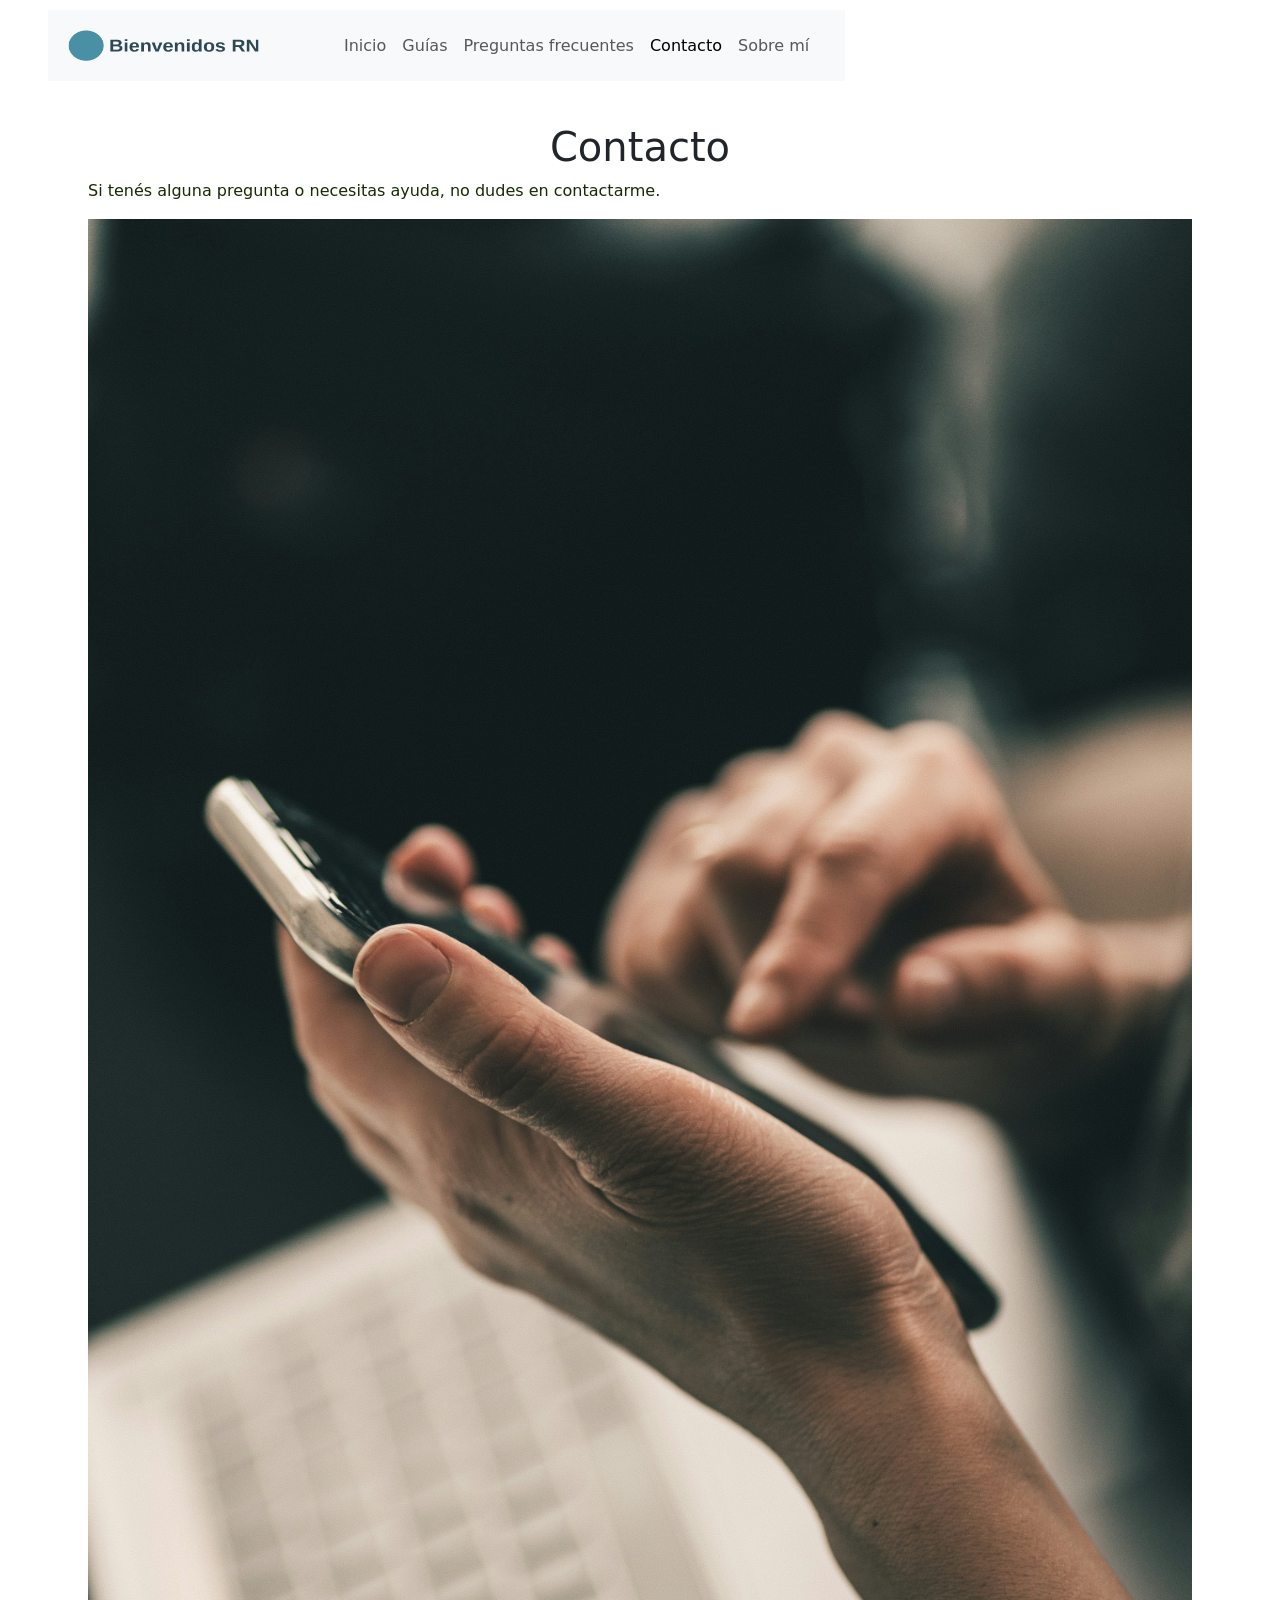
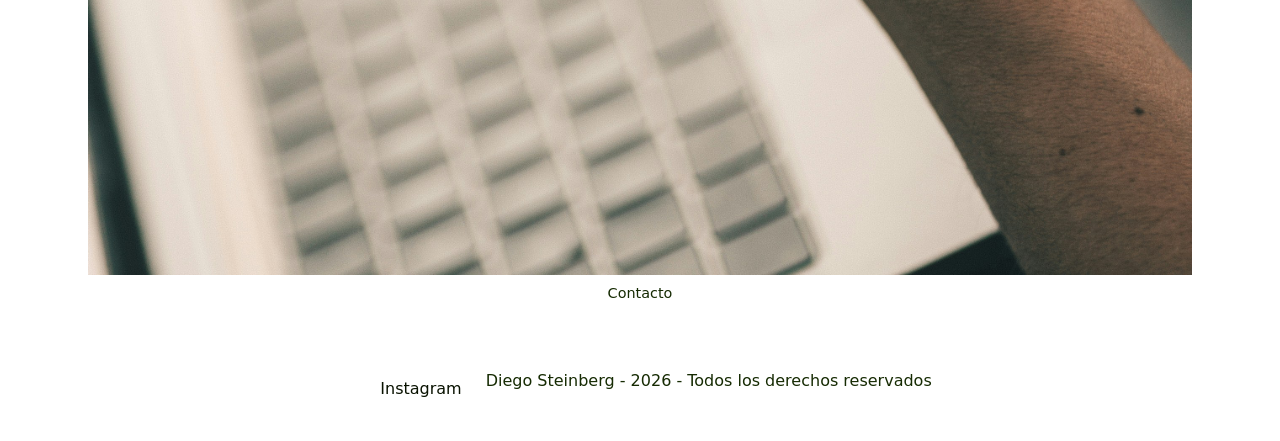
==== pages/contacto.html @ 5fa0de88 "fix active en navbar" ====
<!DOCTYPE html>
<html lang="es">

<head>
    <meta charset="UTF-8">
    <meta name="viewport" content="width=device-width, initial-scale=1.0">
    <!-- css -->
    <link rel="stylesheet" href="../styles/style.css">
    <title>Contacto</title>
    <!-- Bootstrap CSS -->
    <link href="https://cdn.jsdelivr.net/npm/bootstrap@5.3.8/dist/css/bootstrap.min.css" rel="stylesheet"
        integrity="sha384-sRIl4kxILFvY47J16cr9ZwB07vP4J8+LH7qKQnuqkuIAvNWLzeN8tE5YBujZqJLB" crossorigin="anonymous">
</head>

<body>
    <header>
        <nav class="navbar navbar-expand-lg bg-light">
            <div class="container-fluid">
                <a class="navbar-brand" href="./contacto.html">
                    <img src="../assets/logo.png" alt="Bienvenidos RN" class="logo" style="max-height: 45px;">
                </a>

                <!-- Botón hamburguesa (móviles y tablets) -->
                <button class="navbar-toggler" type="button" data-bs-toggle="offcanvas" data-bs-target="#menuPrincipal"
                    aria-controls="menuPrincipal" aria-label="Abrir menú de navegación">
                    <span class="navbar-toggler-icon"></span>
                </button>

                <!-- Menú lateral deslizable -->
                <div class="offcanvas offcanvas-end" tabindex="-1" id="menuPrincipal"
                    aria-labelledby="menuPrincipalLabel">
                    <div class="offcanvas-header">
                        <h5 class="offcanvas-title" id="menuPrincipalLabel">Bienvenidos RN</h5>
                        <button type="button" class="btn-close" data-bs-dismiss="offcanvas"
                            aria-label="Cerrar"></button>
                    </div>
                    <div class="offcanvas-body">
                        <ul class="navbar-nav justify-content-end flex-grow-1 pe-3">
                            <li class="nav-item">
                                <a class="nav-link" href="../index.html">Inicio</a>
                            </li>
                            <li class="nav-item">
                                <a class="nav-link " aria-current="page" href="guias.html">Guías</a>
                            </li>

                            <li class="nav-item">
                                <a class="nav-link" href="preguntas-frecuentes.html">Preguntas frecuentes</a>
                            </li>
                            <li class="nav-item">
                                <a class="nav-link active" aria-current="page" href="contacto.html">Contacto</a>
                            </li>

                            <a class="nav-link" href="sobre-mi.html">Sobre mí</a>
                            </li>
                        </ul>
                    </div>
                </div>
            </div>
        </nav>
    </header>

    <main>
        <section>
            <h1>Contacto</h1>
            <p>Si tenés alguna pregunta o necesitas ayuda, no dudes en contactarme.</p>

            <figure>
                <img src="../assets/contacto.jpg" alt="figura de contacto">
                <figcaption>Contacto</figcaption>
            </figure>
        </section>
    </main>

    <footer>
        <ul class="footer-ul">
            <li><a href="https://www.instagram.com/diegosteinberg/">Instagram</a></li>
            <li>
                <p>Diego Steinberg - 2026 - Todos los derechos reservados</p>
            </li>
        </ul>
    </footer>
    <!-- Bootstrap JS -->
    <script src="https://cdn.jsdelivr.net/npm/bootstrap@5.3.8/dist/js/bootstrap.bundle.min.js"
        integrity="sha384-FKyoEForCGlyvwx9Hj09JcYn3nv7wiPVlz7YYwJrWVcXK/BmnVDxM+D2scQbITxI"
        crossorigin="anonymous"></script>
</body>

</html>
---- styles/style.css ----
/* fuentes de google fonts (el @import debe ir primero) */
@import url('https://fonts.googleapis.com/css2?family=Playpen+Sans:wght@100..800&display=swap');

/* ========== BASE (mobile-first) ========== */
* {
    margin: 0;
    padding: 0;
    box-sizing: border-box;
}

body {
    font-family: "Playpen Sans", cursive;
    background-color: #e4d8ae;
    display: flex;
    flex-direction: column;
    min-height: 100vh;
}

img {
    max-width: 100%;
    height: auto;
    display: block;
}

/* header y nav: apilados en mobile */
header {
    display: flex;
    flex-direction: column;
    align-items: center;
    gap: 10px;
    padding: 10px;
}

.logo {
    width: 60%;
    max-width: 260px;
    height: auto;
}

.nav-ul {
    display: flex;
    flex-wrap: wrap;
    justify-content: center;
    align-items: center;
    list-style: none;
    gap: 8px 16px;
    padding: 10px;
}

.nav-ul li {
    list-style: none;
}

.nav-ul li a {
    text-decoration: none;
    color: #091201;
    font-size: 1rem;
    font-weight: 400;
    padding: 8px 0;
    display: inline-block;
}

.nav-ul li a:hover {
    color: #0a7786;
}

/* main: secciones apiladas al 100% del ancho */
main {
    flex: 1;
    display: flex;
    flex-direction: column;
    gap: 20px;
    padding: 16px;
    width: 100%;
}

main>section {
    width: 100%;
}

article {
    margin: 0;
}

figure {
    display: flex;
    flex-direction: column;
    gap: 8px;
}

figcaption {
    color: #162b03;
    font-size: 0.9rem;
    text-align: center;
}

/* tipografía */
h1 {
    color: #0a7786;
    font-size: 2rem;
    text-align: center;
    font-weight: 700;
}

h2 {
    color: #2d701f;
    font-size: 1.5rem;
    text-align: left;
    font-weight: 500;
}

p {
    color: #162b03;
    font-size: 1rem;
    text-align: left;
    font-weight: 400;
    line-height: 1.5;
}

main ul {
    padding-left: 20px;
    display: flex;
    flex-direction: column;
    gap: 6px;
}

/* footer */
footer {
    padding: 16px;
}

.footer-ul {
    list-style: none;
    display: flex;
    flex-direction: column;
    align-items: center;
    gap: 8px;
    text-align: center;
}

.footer-ul li a {
    text-decoration: none;
    color: #091201;
    font-size: 1rem;
    font-weight: 400;
}

/* ========== INDEX: grid con areas (mobile = una columna) ========== */
.home-grid {
    display: grid;
    grid-template-columns: 1fr;
    grid-template-areas:
        "hero"
        "sobre"
        "guias"
        "foto";
    gap: 20px;
}

.home-foto {
    grid-area: foto;
}

/* ========== GUIAS: grid con areas (mobile = una columna) ========== */
.guias-grid {
    display: grid;
    grid-template-columns: 1fr;
    grid-template-areas:
        "intro"
        "g1"
        "g2"
        "g3"
        "g4"
        "g5"
        "foto";
    gap: 20px;
}

.guias-intro {
    grid-area: intro;
    display: flex;
    flex-direction: column;
    gap: 10px;
}

.guias-foto {
    grid-area: foto;
}

.guias-grid article {
    display: flex;
    flex-direction: column;
    gap: 8px;
    background-color: rgba(255, 255, 255, 0.35);
    padding: 16px;
    border-radius: 12px;
}

/* ======== TABLET ========== */
@media (min-width: 768px) {
    header {
        flex-direction: row;
        justify-content: space-between;
        padding: 10px 24px;
    }

    .logo {
        width: 220px;
    }

    main {
        padding: 24px;
    }

    h1 {
        font-size: 2.5rem;
    }

    h2 {
        font-size: 2rem;
    }

    .home-grid {
        grid-template-columns: 1fr 1fr;
        grid-template-areas:
            "hero  hero"
            "sobre guias"
            "foto  foto";
    }

    .home-foto img {
        margin: 0 auto;
        max-width: 70%;
    }

    .guias-grid {
        grid-template-columns: 1fr 1fr;

    }

    .footer-ul {
        flex-direction: row;
        justify-content: center;
        gap: 24px;
    }
}

/* ======== DESKTOP ========== */
@media (min-width: 1024px) {
    header {
        padding: 10px 48px;
    }

    .logo {
        width: 300px;
    }

    main {
        max-width: 1200px;
        margin: 0 auto;
        padding: 32px 48px;
        gap: 32px;
    }

    h1 {
        font-size: 3.5rem;
    }

    h2 {
        font-size: 2.5rem;
    }

    .home-grid {
        grid-template-columns: 2fr 1fr 1fr;
        grid-template-areas:
            "hero  hero  foto"
            "sobre guias foto";
        gap: 32px;
        align-items: start;
    }

    .home-foto img {
        max-width: 100%;
    }

    .guias-grid {
        grid-template-columns: repeat(3, 1fr);

        gap: 24px;
    }

    .guias-foto {
        align-self: center;
    }
}
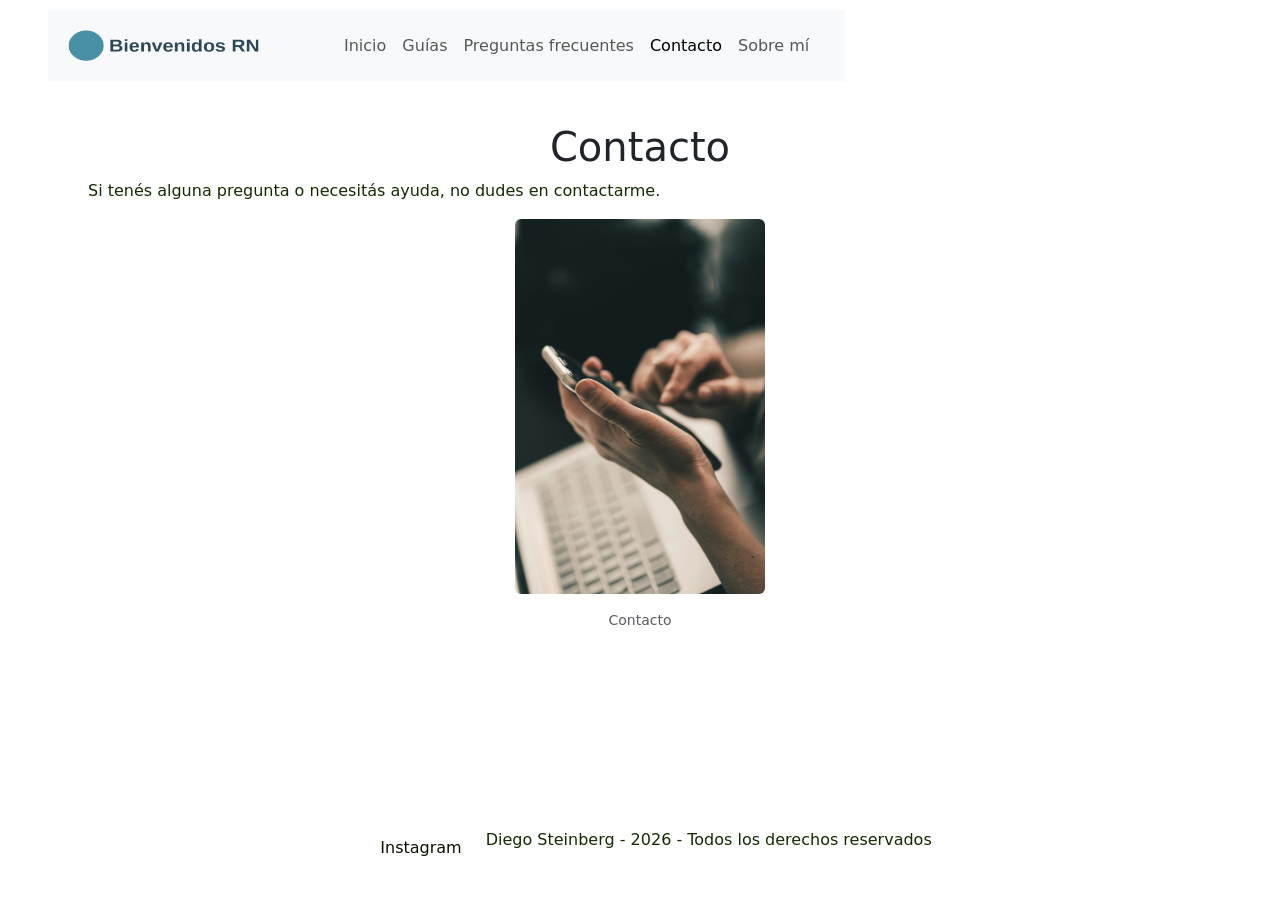
==== commit 3bfa6f5c: "fix imagenes" ====
--- a/pages/contacto.html
+++ b/pages/contacto.html
@@ -62,11 +62,11 @@
     <main>
         <section>
             <h1>Contacto</h1>
-            <p>Si tenés alguna pregunta o necesitas ayuda, no dudes en contactarme.</p>
+            <p>Si tenés alguna pregunta o necesitás ayuda, no dudes en contactarme.</p>
 
-            <figure>
-                <img src="../assets/contacto.jpg" alt="figura de contacto">
-                <figcaption>Contacto</figcaption>
+            <figure class="text-center mx-auto foto-chica" style="max-width: 250px;">
+                <img src="../assets/contacto.jpg" class="img-fluid rounded" alt="Una persona usa un teléfono inteligente, con un teclado de computadora en primer plano, en un espacio de trabajo con fondo oscuro. No se ve texto; la escena transmite concentración.">
+                <figcaption class="figure-caption mt-2">Contacto</figcaption>
             </figure>
         </section>
     </main>
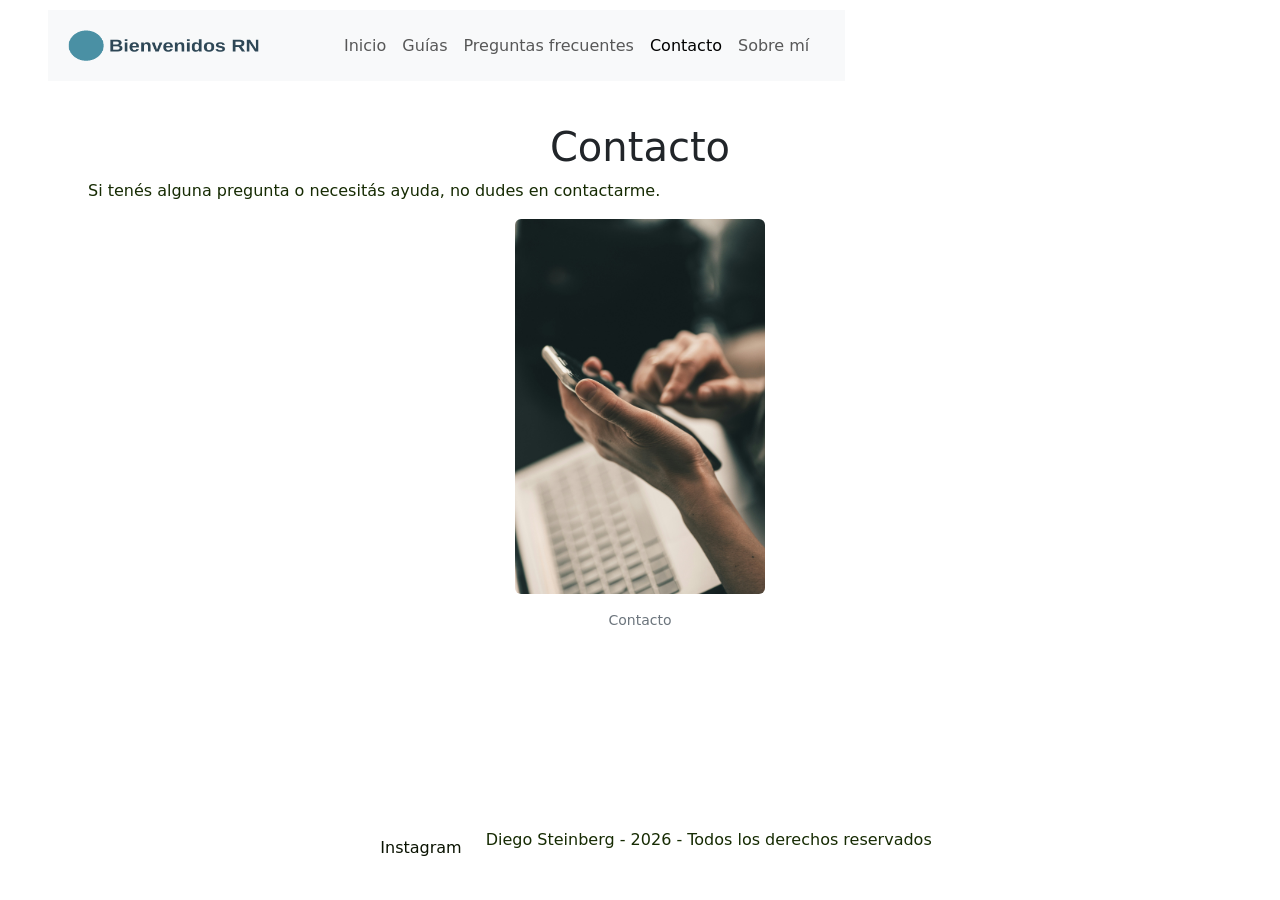
==== commit 3cb37b3a: "fix estilos contacto" ====
--- a/pages/contacto.html
+++ b/pages/contacto.html
@@ -14,10 +14,10 @@
 
 <body>
     <header>
-        <nav class="navbar navbar-expand-lg bg-light">
+        <nav class="navbar navbar-expand-lg navbar-fondo">
             <div class="container-fluid">
                 <a class="navbar-brand" href="./contacto.html">
-                    <img src="../assets/logo.png" alt="Bienvenidos RN" class="logo" style="max-height: 45px;">
+                    <img src="../assets/logo.png" alt="Bienvenidos RN" class="logo">
                 </a>
 
                 <!-- Botón hamburguesa (móviles y tablets) -->
@@ -35,7 +35,7 @@
                             aria-label="Cerrar"></button>
                     </div>
                     <div class="offcanvas-body">
-                        <ul class="navbar-nav justify-content-end flex-grow-1 pe-3">
+                        <ul class="navbar-nav menu-lista">
                             <li class="nav-item">
                                 <a class="nav-link" href="../index.html">Inicio</a>
                             </li>
@@ -50,7 +50,8 @@
                                 <a class="nav-link active" aria-current="page" href="contacto.html">Contacto</a>
                             </li>
 
-                            <a class="nav-link" href="sobre-mi.html">Sobre mí</a>
+                            <li class="nav-item">
+                                <a class="nav-link" href="sobre-mi.html">Sobre mí</a>
                             </li>
                         </ul>
                     </div>
@@ -64,9 +65,9 @@
             <h1>Contacto</h1>
             <p>Si tenés alguna pregunta o necesitás ayuda, no dudes en contactarme.</p>
 
-            <figure class="text-center mx-auto foto-chica" style="max-width: 250px;">
-                <img src="../assets/contacto.jpg" class="img-fluid rounded" alt="Una persona usa un teléfono inteligente, con un teclado de computadora en primer plano, en un espacio de trabajo con fondo oscuro. No se ve texto; la escena transmite concentración.">
-                <figcaption class="figure-caption mt-2">Contacto</figcaption>
+            <figure class="figura-faq">
+                <img src="../assets/contacto.jpg" alt="Una persona usa un teléfono inteligente, ...">
+                <figcaption>Contacto</figcaption>
             </figure>
         </section>
     </main>
--- a/styles/style.css
+++ b/styles/style.css
@@ -1,295 +1,316 @@
+@charset "UTF-8";
 /* fuentes de google fonts (el @import debe ir primero) */
-@import url('https://fonts.googleapis.com/css2?family=Playpen+Sans:wght@100..800&display=swap');
+@import url("https://fonts.googleapis.com/css2?family=Playpen+Sans:wght@100..800&display=swap");
 
 /* ========== BASE (mobile-first) ========== */
 * {
-    margin: 0;
-    padding: 0;
-    box-sizing: border-box;
+  margin: 0;
+  padding: 0;
+  box-sizing: border-box;
 }
 
 body {
-    font-family: "Playpen Sans", cursive;
-    background-color: #e4d8ae;
-    display: flex;
-    flex-direction: column;
-    min-height: 100vh;
+  font-family: "Playpen Sans", cursive;
+  background-color: #e4d8ae;
+  display: flex;
+  flex-direction: column;
+  min-height: 100vh;
 }
 
 img {
-    max-width: 100%;
-    height: auto;
-    display: block;
+  max-width: 100%;
+  height: auto;
+  display: block;
 }
 
 /* header y nav: apilados en mobile */
 header {
-    display: flex;
-    flex-direction: column;
-    align-items: center;
-    gap: 10px;
-    padding: 10px;
+  display: flex;
+  flex-direction: column;
+  align-items: center;
+  gap: 10px;
+  padding: 10px;
 }
 
 .logo {
-    width: 60%;
-    max-width: 260px;
-    height: auto;
+  width: 60%;
+  max-width: 260px;
+  max-height: 45px;
+  height: auto;
 }
 
 .nav-ul {
-    display: flex;
-    flex-wrap: wrap;
-    justify-content: center;
-    align-items: center;
-    list-style: none;
-    gap: 8px 16px;
-    padding: 10px;
+  display: flex;
+  flex-wrap: wrap;
+  justify-content: center;
+  align-items: center;
+  list-style: none;
+  gap: 8px 16px;
+  padding: 10px;
 }
 
 .nav-ul li {
-    list-style: none;
+  list-style: none;
 }
 
 .nav-ul li a {
-    text-decoration: none;
-    color: #091201;
-    font-size: 1rem;
-    font-weight: 400;
-    padding: 8px 0;
-    display: inline-block;
+  text-decoration: none;
+  color: #091201;
+  font-size: 1rem;
+  font-weight: 400;
+  padding: 8px 0;
+  display: inline-block;
 }
 
 .nav-ul li a:hover {
-    color: #0a7786;
+  color: #0a7786;
 }
 
 /* main: secciones apiladas al 100% del ancho */
 main {
-    flex: 1;
-    display: flex;
-    flex-direction: column;
-    gap: 20px;
-    padding: 16px;
-    width: 100%;
+  flex: 1;
+  display: flex;
+  flex-direction: column;
+  gap: 20px;
+  padding: 16px;
+  width: 100%;
 }
 
 main>section {
-    width: 100%;
+  width: 100%;
 }
 
 article {
-    margin: 0;
+  margin: 0;
 }
 
 figure {
-    display: flex;
-    flex-direction: column;
-    gap: 8px;
+  display: flex;
+  flex-direction: column;
+  gap: 8px;
 }
 
 figcaption {
-    color: #162b03;
-    font-size: 0.9rem;
-    text-align: center;
+  color: #162b03;
+  font-size: 0.9rem;
+  text-align: center;
 }
 
 /* tipografía */
 h1 {
-    color: #0a7786;
-    font-size: 2rem;
-    text-align: center;
-    font-weight: 700;
+  color: #0a7786;
+  font-size: 2rem;
+  text-align: center;
+  font-weight: 700;
 }
 
 h2 {
-    color: #2d701f;
-    font-size: 1.5rem;
-    text-align: left;
-    font-weight: 500;
+  color: #2d701f;
+  font-size: 1.5rem;
+  text-align: left;
+  font-weight: 500;
 }
 
 p {
-    color: #162b03;
-    font-size: 1rem;
-    text-align: left;
-    font-weight: 400;
-    line-height: 1.5;
+  color: #162b03;
+  font-size: 1rem;
+  text-align: left;
+  font-weight: 400;
+  line-height: 1.5;
 }
 
 main ul {
-    padding-left: 20px;
-    display: flex;
-    flex-direction: column;
-    gap: 6px;
+  padding-left: 20px;
+  display: flex;
+  flex-direction: column;
+  gap: 6px;
 }
 
 /* footer */
 footer {
-    padding: 16px;
+  padding: 16px;
 }
 
 .footer-ul {
-    list-style: none;
-    display: flex;
-    flex-direction: column;
-    align-items: center;
-    gap: 8px;
-    text-align: center;
+  list-style: none;
+  display: flex;
+  flex-direction: column;
+  align-items: center;
+  gap: 8px;
+  text-align: center;
 }
 
 .footer-ul li a {
-    text-decoration: none;
-    color: #091201;
-    font-size: 1rem;
-    font-weight: 400;
+  text-decoration: none;
+  color: #091201;
+  font-size: 1rem;
+  font-weight: 400;
 }
 
 /* ========== INDEX: grid con areas (mobile = una columna) ========== */
 .home-grid {
-    display: grid;
-    grid-template-columns: 1fr;
-    grid-template-areas:
-        "hero"
-        "sobre"
-        "guias"
-        "foto";
-    gap: 20px;
+  display: grid;
+  grid-template-columns: 1fr;
+  grid-template-areas: "hero" "sobre" "guias" "foto";
+  gap: 20px;
 }
 
 .home-foto {
-    grid-area: foto;
+  grid-area: foto;
 }
 
 /* ========== GUIAS: grid con areas (mobile = una columna) ========== */
 .guias-grid {
-    display: grid;
-    grid-template-columns: 1fr;
-    grid-template-areas:
-        "intro"
-        "g1"
-        "g2"
-        "g3"
-        "g4"
-        "g5"
-        "foto";
-    gap: 20px;
+  display: grid;
+  grid-template-columns: 1fr;
+  grid-template-areas: "intro" "g1" "g2" "g3" "g4" "g5" "foto";
+  gap: 20px;
 }
 
 .guias-intro {
-    grid-area: intro;
-    display: flex;
-    flex-direction: column;
-    gap: 10px;
+  grid-area: intro;
+  display: flex;
+  flex-direction: column;
+  gap: 10px;
 }
 
 .guias-foto {
-    grid-area: foto;
+  grid-area: foto;
 }
 
 .guias-grid article {
-    display: flex;
-    flex-direction: column;
-    gap: 8px;
-    background-color: rgba(255, 255, 255, 0.35);
-    padding: 16px;
-    border-radius: 12px;
+  display: flex;
+  flex-direction: column;
+  gap: 8px;
+  background-color: rgba(255, 255, 255, 0.35);
+  padding: 16px;
+  border-radius: 12px;
 }
 
 /* ======== TABLET ========== */
 @media (min-width: 768px) {
-    header {
-        flex-direction: row;
-        justify-content: space-between;
-        padding: 10px 24px;
-    }
-
-    .logo {
-        width: 220px;
-    }
-
-    main {
-        padding: 24px;
-    }
-
-    h1 {
-        font-size: 2.5rem;
-    }
-
-    h2 {
-        font-size: 2rem;
-    }
-
-    .home-grid {
-        grid-template-columns: 1fr 1fr;
-        grid-template-areas:
-            "hero  hero"
-            "sobre guias"
-            "foto  foto";
-    }
-
-    .home-foto img {
-        margin: 0 auto;
-        max-width: 70%;
-    }
-
-    .guias-grid {
-        grid-template-columns: 1fr 1fr;
-
-    }
-
-    .footer-ul {
-        flex-direction: row;
-        justify-content: center;
-        gap: 24px;
-    }
+  header {
+    flex-direction: row;
+    justify-content: space-between;
+    padding: 10px 24px;
+  }
+
+  .logo {
+    width: 220px;
+  }
+
+  main {
+    padding: 24px;
+  }
+
+  h1 {
+    font-size: 2.5rem;
+  }
+
+  h2 {
+    font-size: 2rem;
+  }
+
+  .home-grid {
+    grid-template-columns: 1fr 1fr;
+    grid-template-areas: "hero  hero" "sobre guias" "foto  foto";
+  }
+
+  .home-foto img {
+    margin: 0 auto;
+    max-width: 70%;
+  }
+
+  .guias-grid {
+    grid-template-columns: 1fr 1fr;
+  }
+
+  .footer-ul {
+    flex-direction: row;
+    justify-content: center;
+    gap: 24px;
+  }
 }
 
 /* ======== DESKTOP ========== */
 @media (min-width: 1024px) {
-    header {
-        padding: 10px 48px;
-    }
-
-    .logo {
-        width: 300px;
-    }
-
-    main {
-        max-width: 1200px;
-        margin: 0 auto;
-        padding: 32px 48px;
-        gap: 32px;
-    }
-
-    h1 {
-        font-size: 3.5rem;
-    }
-
-    h2 {
-        font-size: 2.5rem;
-    }
-
-    .home-grid {
-        grid-template-columns: 2fr 1fr 1fr;
-        grid-template-areas:
-            "hero  hero  foto"
-            "sobre guias foto";
-        gap: 32px;
-        align-items: start;
-    }
-
-    .home-foto img {
-        max-width: 100%;
-    }
-
-    .guias-grid {
-        grid-template-columns: repeat(3, 1fr);
-
-        gap: 24px;
-    }
-
-    .guias-foto {
-        align-self: center;
-    }
-}+  header {
+    padding: 10px 48px;
+  }
+
+  .logo {
+    width: 300px;
+  }
+
+  main {
+    max-width: 1200px;
+    margin: 0 auto;
+    padding: 32px 48px;
+    gap: 32px;
+  }
+
+  h1 {
+    font-size: 3.5rem;
+  }
+
+  h2 {
+    font-size: 2.5rem;
+  }
+
+  .home-grid {
+    grid-template-columns: 2fr 1fr 1fr;
+    grid-template-areas: "hero  hero  foto" "sobre guias foto";
+    gap: 32px;
+    align-items: start;
+  }
+
+  .home-foto img {
+    max-width: 100%;
+  }
+
+  .carrusel-inner {
+    border-radius: 2rem;
+  }
+
+  .carrusel-img {
+    display: block;
+    width: 100%;
+  }
+
+  .navbar-fondo {
+    background-color: #f8f9fa;
+  }
+
+  .menu-lista {
+    justify-content: flex-end;
+    flex-grow: 1;
+    padding-right: 1rem;
+  }
+
+  .figura-faq {
+    max-width: 250px;
+    margin: 0 auto;
+    text-align: center;
+  }
+
+  .figura-faq img {
+    border-radius: 0.375rem;
+  }
+
+  .figura-faq figcaption {
+    margin-top: 0.5rem;
+    font-size: 0.875em;
+    color: #6c757d;
+  }
+
+  .guias-grid {
+    grid-template-columns: repeat(3, 1fr);
+    gap: 24px;
+  }
+
+  .guias-foto {
+    align-self: center;
+  }
+}
+
+/*# sourceMappingURL=style.css.map */
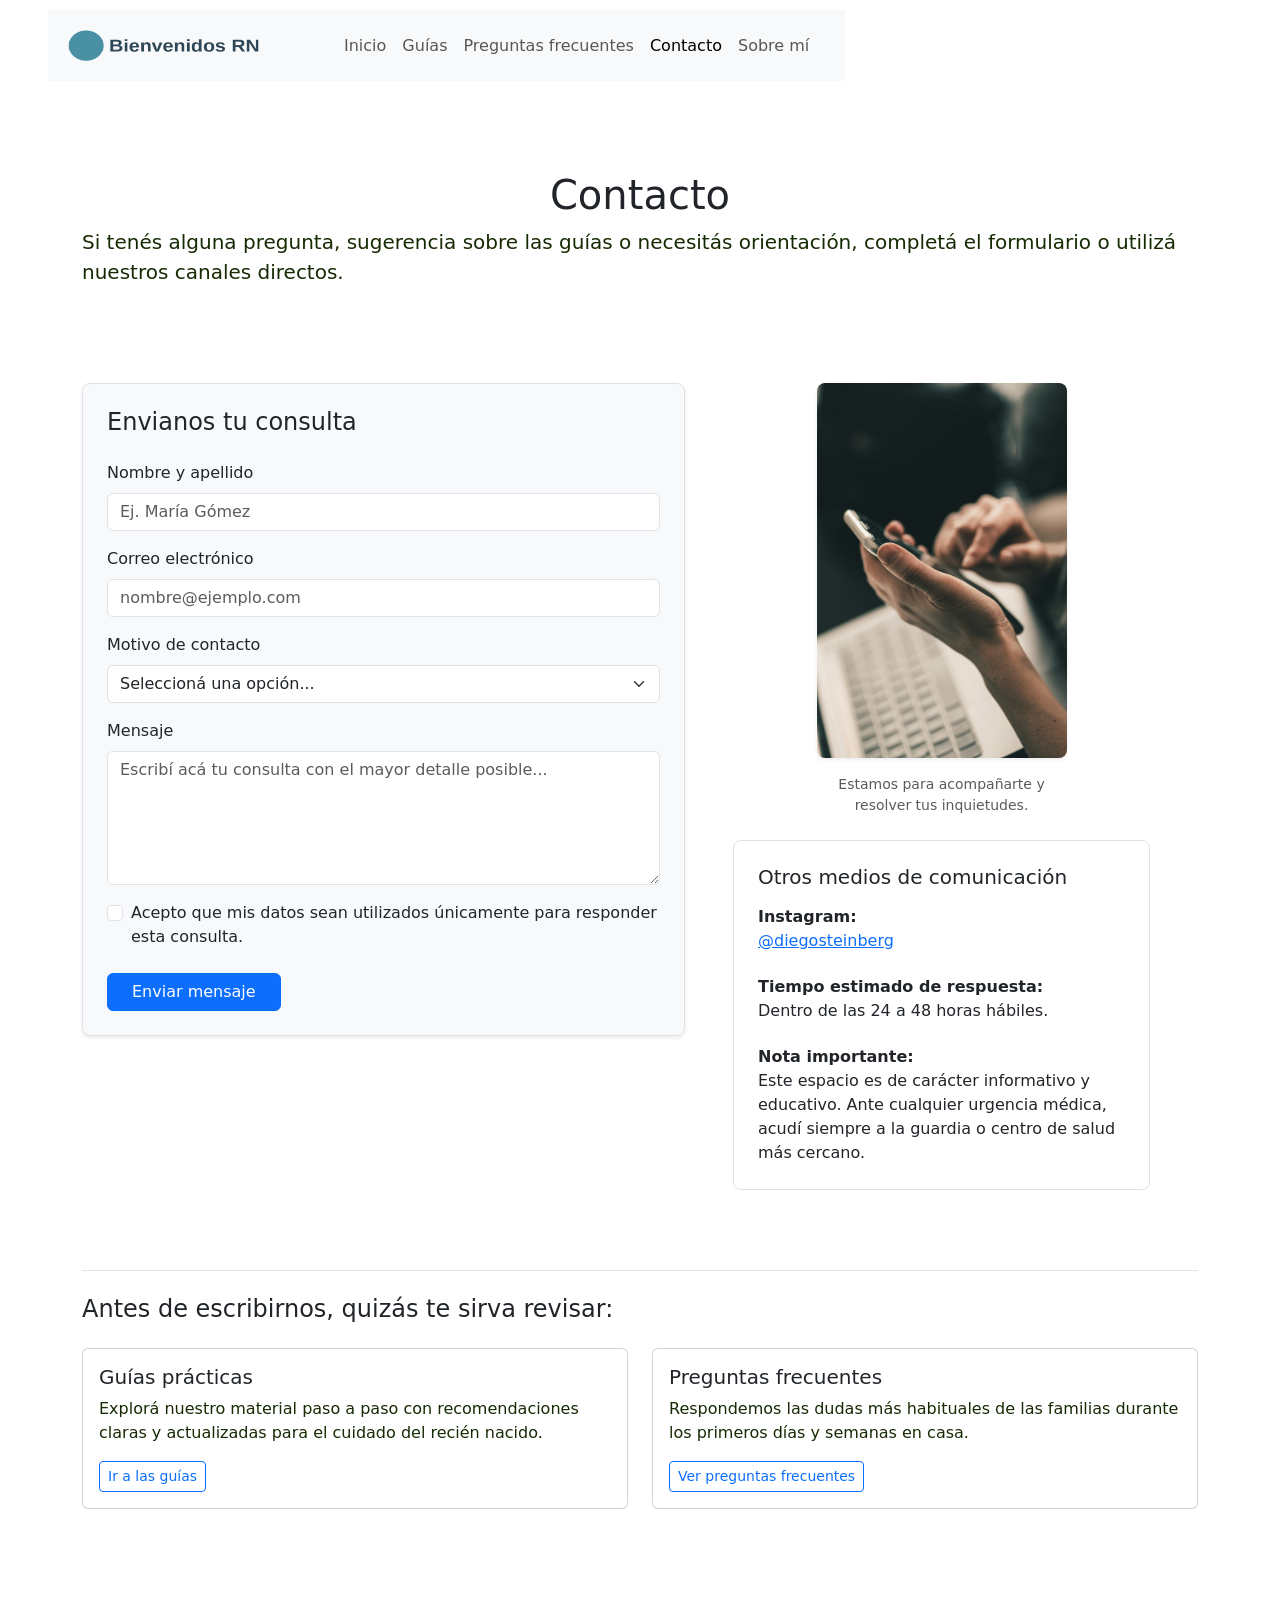
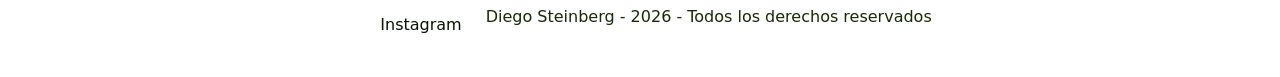
==== commit af85a365: "ampliacion contacto con columnas, form y cards de bootstrap" ====
--- a/pages/contacto.html
+++ b/pages/contacto.html
@@ -60,15 +60,108 @@
         </nav>
     </header>
 
-    <main>
-        <section>
+    <main class="container my-5">
+        <!-- Encabezado de sección -->
+        <section class="mb-5">
             <h1>Contacto</h1>
-            <p>Si tenés alguna pregunta o necesitás ayuda, no dudes en contactarme.</p>
+            <p class="lead">Si tenés alguna pregunta, sugerencia sobre las guías o necesitás orientación, completá el formulario o utilizá nuestros canales directos.</p>
+        </section>
 
-            <figure class="figura-faq">
-                <img src="../assets/contacto.jpg" alt="Una persona usa un teléfono inteligente, ...">
-                <figcaption>Contacto</figcaption>
-            </figure>
+        <!-- Bloque principal: Formulario + Información e Imagen -->
+        <section class="row g-5 align-items-start mb-5">
+            <!-- Columna Formulario -->
+            <div class="col-12 col-lg-7">
+                <div class="p-4 border rounded-3 bg-light shadow-sm">
+                    <h2 class="h4 mb-4">Envianos tu consulta</h2>
+                    <form action="#" method="post">
+                        <div class="mb-3">
+                            <label for="nombre" class="form-label">Nombre y apellido</label>
+                            <input type="text" class="form-control" id="nombre" name="nombre" placeholder="Ej. María Gómez" required>
+                        </div>
+
+                        <div class="mb-3">
+                            <label for="email" class="form-label">Correo electrónico</label>
+                            <input type="email" class="form-control" id="email" name="email" placeholder="nombre@ejemplo.com" required>
+                        </div>
+
+                        <div class="mb-3">
+                            <label for="motivo" class="form-label">Motivo de contacto</label>
+                            <select class="form-select" id="motivo" name="motivo" required>
+                                <option value="" selected disabled>Seleccioná una opción...</option>
+                                <option value="consulta-guia">Consulta sobre una guía</option>
+                                <option value="sugerencia">Sugerencia de tema nuevo</option>
+                                <option value="colaboracion">Colaboración o proyecto</option>
+                                <option value="otro">Otro motivo</option>
+                            </select>
+                        </div>
+
+                        <div class="mb-3">
+                            <label for="mensaje" class="form-label">Mensaje</label>
+                            <textarea class="form-control" id="mensaje" name="mensaje" rows="5" placeholder="Escribí acá tu consulta con el mayor detalle posible..." required></textarea>
+                        </div>
+
+                        <div class="form-check mb-4">
+                            <input class="form-check-input" type="checkbox" id="acepto" required>
+                            <label class="form-check-label" for="acepto">
+                                Acepto que mis datos sean utilizados únicamente para responder esta consulta.
+                            </label>
+                        </div>
+
+                        <button type="submit" class="btn btn-primary px-4">Enviar mensaje</button>
+                    </form>
+                </div>
+            </div>
+
+            <!-- Columna Lateral: Imagen + Datos de contacto -->
+            <div class="col-12 col-lg-5">
+                <figure class="figura-faq mb-4">
+                    <img src="../assets/contacto.jpg" alt="Una persona usa un teléfono inteligente para comunicarse" class="img-fluid rounded-3 shadow-sm">
+                    <figcaption class="mt-2 text-muted small">Estamos para acompañarte y resolver tus inquietudes.</figcaption>
+                </figure>
+
+                <div class="p-4 border rounded-3">
+                    <h2 class="h5 mb-3">Otros medios de comunicación</h2>
+                    <ul class="list-unstyled mb-0">
+                        <li class="mb-3">
+                            <strong>Instagram:</strong><br>
+                            <a href="https://www.instagram.com/diegosteinberg/" target="_blank" rel="noopener noreferrer">@diegosteinberg</a>
+                        </li>
+                        <li class="mb-3">
+                            <strong>Tiempo estimado de respuesta:</strong><br>
+                            Dentro de las 24 a 48 horas hábiles.
+                        </li>
+                        <li>
+                            <strong>Nota importante:</strong><br>
+                            Este espacio es de carácter informativo y educativo. Ante cualquier urgencia médica, acudí siempre a la guardia o centro de salud más cercano.
+                        </li>
+                    </ul>
+                </div>
+            </div>
+        </section>
+
+        <!-- Bloque inferior para dar cierre y recorrido natural -->
+        <section class="pt-4 border-top">
+            <h2 class="h4 mb-4">Antes de escribirnos, quizás te sirva revisar:</h2>
+            <div class="row g-4">
+                <div class="col-12 col-md-6">
+                    <div class="card h-100">
+                        <div class="card-body">
+                            <h3 class="h5 card-title">Guías prácticas</h3>
+                            <p class="card-text">Explorá nuestro material paso a paso con recomendaciones claras y actualizadas para el cuidado del recién nacido.</p>
+                            <a href="guias.html" class="btn btn-outline-primary btn-sm">Ir a las guías</a>
+                        </div>
+                    </div>
+                </div>
+                <div class="col-12 col-md-6">
+                    <div class="card h-100">
+                        <div class="card-body">
+                            <h3 class="h5 card-title">Preguntas frecuentes</h3>
+                            <p class="card-text">Respondemos las dudas más habituales de las familias durante los primeros días y semanas en casa.</p>
+                            <a href="preguntas-frecuentes.html" class="btn btn-outline-primary btn-sm">Ver preguntas frecuentes</a>
+                        </div>
+                    </div>
+                </div>
+            </div>
         </section>
     </main>
 
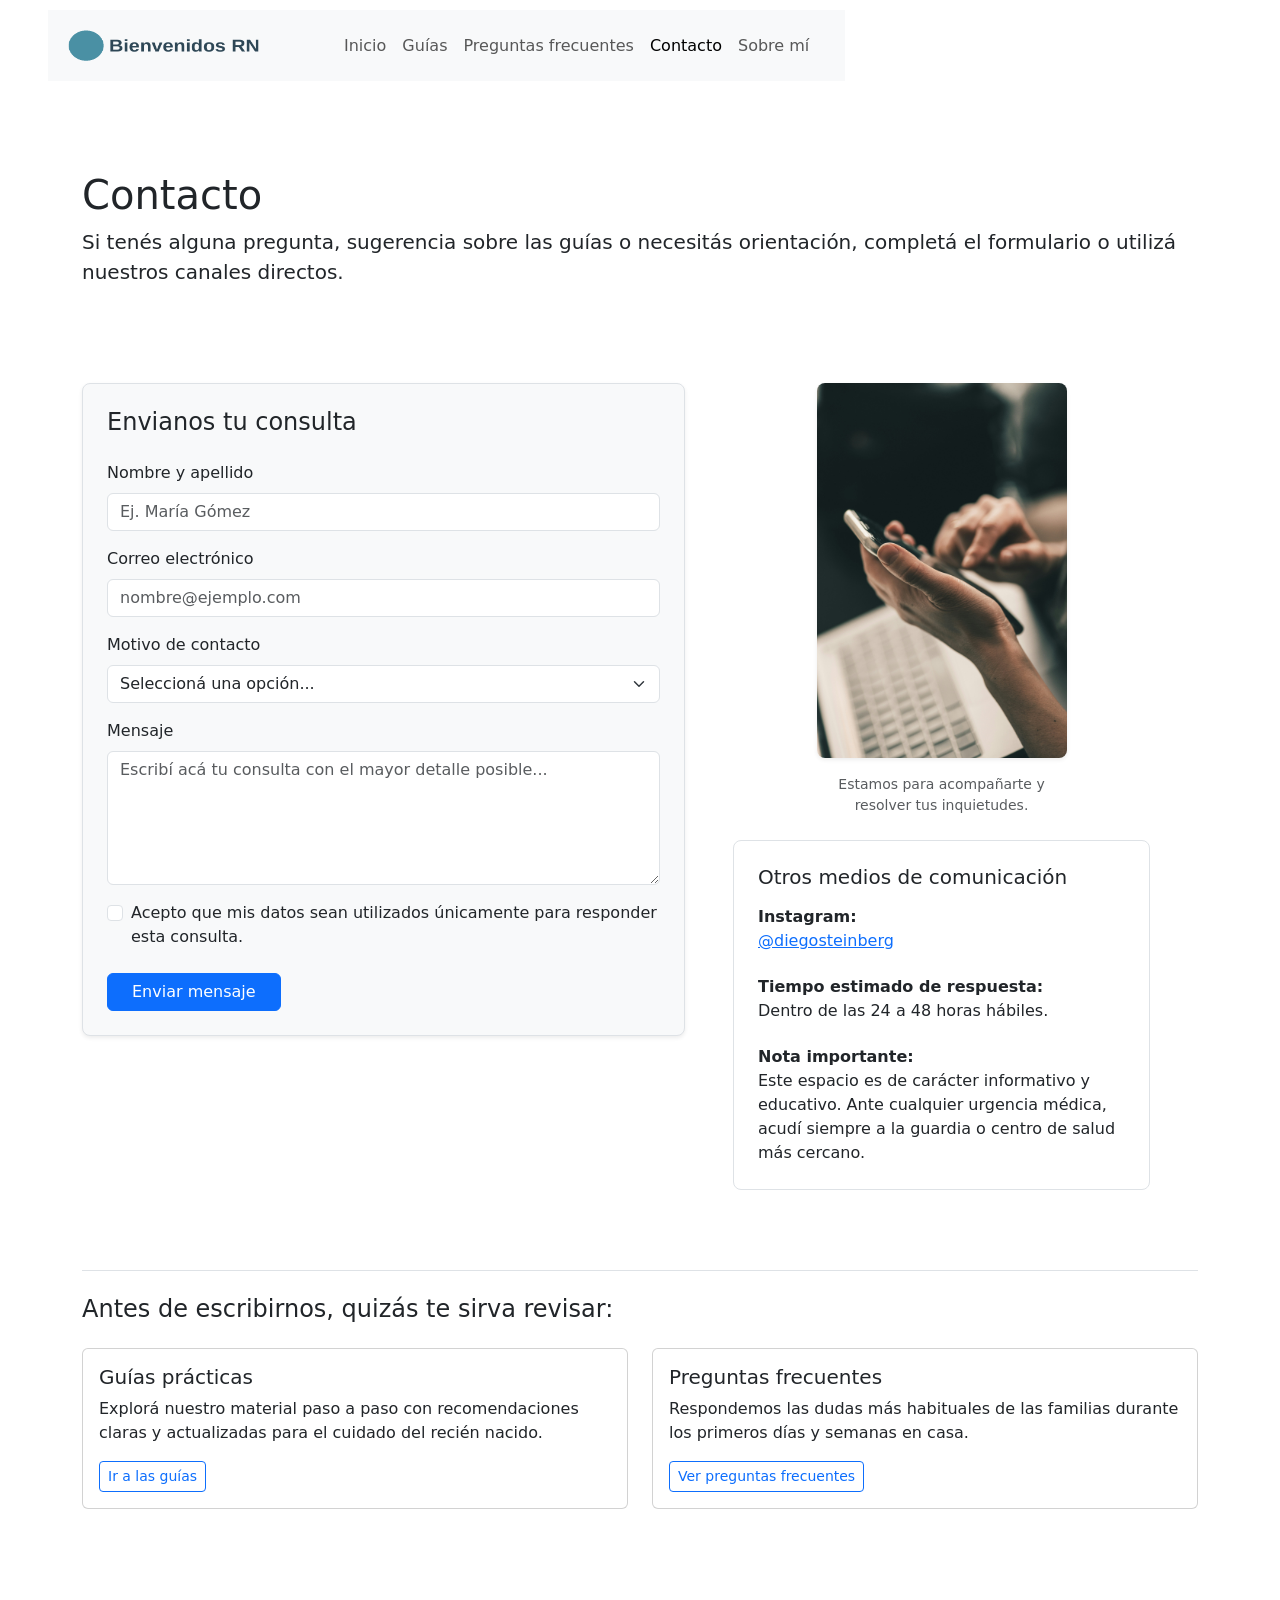
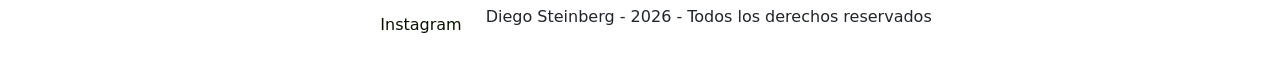
==== commit 68ae5f69: "enlazar AOs" ====
--- a/pages/contacto.html
+++ b/pages/contacto.html
@@ -10,6 +10,8 @@
     <!-- Bootstrap CSS -->
     <link href="https://cdn.jsdelivr.net/npm/bootstrap@5.3.8/dist/css/bootstrap.min.css" rel="stylesheet"
         integrity="sha384-sRIl4kxILFvY47J16cr9ZwB07vP4J8+LH7qKQnuqkuIAvNWLzeN8tE5YBujZqJLB" crossorigin="anonymous">
+        <!-- AOS -->
+         <link href="https://unpkg.com/aos@2.3.1/dist/aos.css" rel="stylesheet">
 </head>
 
 <body>
@@ -177,6 +179,14 @@
     <script src="https://cdn.jsdelivr.net/npm/bootstrap@5.3.8/dist/js/bootstrap.bundle.min.js"
         integrity="sha384-FKyoEForCGlyvwx9Hj09JcYn3nv7wiPVlz7YYwJrWVcXK/BmnVDxM+D2scQbITxI"
         crossorigin="anonymous"></script>
+    <!---aos->
+          <script src="https://unpkg.com/aos@2.3.1/dist/aos.js"></script>
+         <script>
+         AOS.init({
+             duration: 700,
+            once: true // Anima una sola vez al bajar para no marear
+  });
+</script>      
 </body>
 
 </html>
--- a/styles/style.css
+++ b/styles/style.css
@@ -1,8 +1,3 @@
-@charset "UTF-8";
-/* fuentes de google fonts (el @import debe ir primero) */
-@import url("https://fonts.googleapis.com/css2?family=Playpen+Sans:wght@100..800&display=swap");
-
-/* ========== BASE (mobile-first) ========== */
 * {
   margin: 0;
   padding: 0;
@@ -12,9 +7,6 @@
 body {
   font-family: "Playpen Sans", cursive;
   background-color: #e4d8ae;
-  display: flex;
-  flex-direction: column;
-  min-height: 100vh;
 }
 
 img {
@@ -23,7 +15,22 @@
   display: block;
 }
 
-/* header y nav: apilados en mobile */
+article {
+  margin: 0;
+}
+
+figure {
+  display: flex;
+  flex-direction: column;
+  gap: 8px;
+}
+
+figcaption {
+  color: #162b03;
+  font-size: 0.9rem;
+  text-align: center;
+}
+
 header {
   display: flex;
   flex-direction: column;
@@ -31,28 +38,145 @@
   gap: 10px;
   padding: 10px;
 }
-
-.logo {
+@media (min-width: 768px) {
+  header {
+    flex-direction: row;
+    justify-content: space-between;
+    padding: 10px 24px;
+  }
+}
+@media (min-width: 1024px) {
+  header {
+    padding: 10px 48px;
+  }
+}
+header .logo {
   width: 60%;
   max-width: 260px;
   max-height: 45px;
   height: auto;
 }
+@media (min-width: 768px) {
+  header .logo {
+    width: 220px;
+  }
+}
+@media (min-width: 1024px) {
+  header .logo {
+    width: 300px;
+  }
+}
+
+main {
+  flex: 1;
+  display: flex;
+  flex-direction: column;
+  gap: 20px;
+  padding: 16px;
+  width: 100%;
+}
+main > section {
+  width: 100%;
+}
+main ul {
+  padding-left: 20px;
+  display: flex;
+  flex-direction: column;
+  gap: 6px;
+}
+@media (min-width: 768px) {
+  main {
+    padding: 24px;
+  }
+}
+@media (min-width: 1024px) {
+  main {
+    max-width: 1200px;
+    margin: 0 auto;
+    padding: 32px 48px;
+    gap: 32px;
+  }
+}
+
+.home-grid {
+  display: grid;
+  grid-template-columns: 1fr;
+  grid-template-areas: "hero" "sobre" "guias" "foto";
+  gap: 20px;
+}
+.home-grid .home-foto {
+  grid-area: foto;
+}
+@media (min-width: 768px) {
+  .home-grid .home-foto img {
+    margin: 0 auto;
+    max-width: 70%;
+  }
+}
+@media (min-width: 1024px) {
+  .home-grid .home-foto img {
+    max-width: 100%;
+  }
+}
+@media (min-width: 768px) {
+  .home-grid {
+    grid-template-columns: 1fr 1fr;
+    grid-template-areas: "hero  hero" "sobre guias" "foto  foto";
+  }
+}
+@media (min-width: 1024px) {
+  .home-grid {
+    grid-template-columns: 2fr 1fr 1fr;
+    grid-template-areas: "hero  hero  foto" "sobre guias foto";
+    gap: 32px;
+    align-items: start;
+  }
+}
+
+.guias-grid {
+  display: grid;
+  grid-template-columns: 1fr;
+  grid-template-areas: "intro" "g1" "g2" "g3" "g4" "g5" "foto";
+  gap: 20px;
+}
+.guias-grid .guias-intro {
+  grid-area: intro;
+  display: flex;
+  flex-direction: column;
+  gap: 10px;
+}
+.guias-grid .guias-foto {
+  grid-area: foto;
+}
+@media (min-width: 1024px) {
+  .guias-grid .guias-foto {
+    align-self: center;
+  }
+}
+@media (min-width: 768px) {
+  .guias-grid {
+    grid-template-columns: 1fr 1fr;
+  }
+}
+@media (min-width: 1024px) {
+  .guias-grid {
+    grid-template-columns: repeat(3, 1fr);
+    gap: 24px;
+  }
+}
 
 .nav-ul {
   display: flex;
-  flex-wrap: wrap;
   justify-content: center;
   align-items: center;
+  flex-wrap: wrap;
   list-style: none;
   gap: 8px 16px;
   padding: 10px;
 }
-
 .nav-ul li {
   list-style: none;
 }
-
 .nav-ul li a {
   text-decoration: none;
   color: #091201;
@@ -60,78 +184,26 @@
   font-weight: 400;
   padding: 8px 0;
   display: inline-block;
-}
-
+  transition: color 0.2s ease;
+}
 .nav-ul li a:hover {
   color: #0a7786;
 }
 
-/* main: secciones apiladas al 100% del ancho */
-main {
-  flex: 1;
-  display: flex;
-  flex-direction: column;
-  gap: 20px;
-  padding: 16px;
-  width: 100%;
-}
-
-main>section {
-  width: 100%;
-}
-
-article {
-  margin: 0;
-}
-
-figure {
-  display: flex;
-  flex-direction: column;
-  gap: 8px;
-}
-
-figcaption {
-  color: #162b03;
-  font-size: 0.9rem;
-  text-align: center;
-}
-
-/* tipografía */
-h1 {
-  color: #0a7786;
-  font-size: 2rem;
-  text-align: center;
-  font-weight: 700;
-}
-
-h2 {
-  color: #2d701f;
-  font-size: 1.5rem;
-  text-align: left;
-  font-weight: 500;
-}
-
-p {
-  color: #162b03;
-  font-size: 1rem;
-  text-align: left;
-  font-weight: 400;
-  line-height: 1.5;
-}
-
-main ul {
-  padding-left: 20px;
-  display: flex;
-  flex-direction: column;
-  gap: 6px;
-}
-
-/* footer */
+@media (min-width: 1024px) {
+  .navbar-fondo {
+    background-color: #f8f9fa;
+  }
+  .menu-lista {
+    justify-content: flex-end;
+    flex-grow: 1;
+    padding-right: 1rem;
+  }
+}
 footer {
   padding: 16px;
 }
-
-.footer-ul {
+footer .footer-ul {
   list-style: none;
   display: flex;
   flex-direction: column;
@@ -139,43 +211,18 @@
   gap: 8px;
   text-align: center;
 }
-
-.footer-ul li a {
+footer .footer-ul li a {
   text-decoration: none;
   color: #091201;
   font-size: 1rem;
   font-weight: 400;
 }
-
-/* ========== INDEX: grid con areas (mobile = una columna) ========== */
-.home-grid {
-  display: grid;
-  grid-template-columns: 1fr;
-  grid-template-areas: "hero" "sobre" "guias" "foto";
-  gap: 20px;
-}
-
-.home-foto {
-  grid-area: foto;
-}
-
-/* ========== GUIAS: grid con areas (mobile = una columna) ========== */
-.guias-grid {
-  display: grid;
-  grid-template-columns: 1fr;
-  grid-template-areas: "intro" "g1" "g2" "g3" "g4" "g5" "foto";
-  gap: 20px;
-}
-
-.guias-intro {
-  grid-area: intro;
-  display: flex;
-  flex-direction: column;
-  gap: 10px;
-}
-
-.guias-foto {
-  grid-area: foto;
+@media (min-width: 768px) {
+  footer .footer-ul {
+    flex-direction: row;
+    justify-content: center;
+    gap: 24px;
+  }
 }
 
 .guias-grid article {
@@ -187,130 +234,29 @@
   border-radius: 12px;
 }
 
-/* ======== TABLET ========== */
-@media (min-width: 768px) {
-  header {
-    flex-direction: row;
-    justify-content: space-between;
-    padding: 10px 24px;
-  }
-
-  .logo {
-    width: 220px;
-  }
-
-  main {
-    padding: 24px;
-  }
-
-  h1 {
-    font-size: 2.5rem;
-  }
-
-  h2 {
-    font-size: 2rem;
-  }
-
-  .home-grid {
-    grid-template-columns: 1fr 1fr;
-    grid-template-areas: "hero  hero" "sobre guias" "foto  foto";
-  }
-
-  .home-foto img {
-    margin: 0 auto;
-    max-width: 70%;
-  }
-
-  .guias-grid {
-    grid-template-columns: 1fr 1fr;
-  }
-
-  .footer-ul {
-    flex-direction: row;
-    justify-content: center;
-    gap: 24px;
-  }
-}
-
-/* ======== DESKTOP ========== */
-@media (min-width: 1024px) {
-  header {
-    padding: 10px 48px;
-  }
-
-  .logo {
-    width: 300px;
-  }
-
-  main {
-    max-width: 1200px;
-    margin: 0 auto;
-    padding: 32px 48px;
-    gap: 32px;
-  }
-
-  h1 {
-    font-size: 3.5rem;
-  }
-
-  h2 {
-    font-size: 2.5rem;
-  }
-
-  .home-grid {
-    grid-template-columns: 2fr 1fr 1fr;
-    grid-template-areas: "hero  hero  foto" "sobre guias foto";
-    gap: 32px;
-    align-items: start;
-  }
-
-  .home-foto img {
-    max-width: 100%;
-  }
-
-  .carrusel-inner {
-    border-radius: 2rem;
-  }
-
-  .carrusel-img {
-    display: block;
-    width: 100%;
-  }
-
-  .navbar-fondo {
-    background-color: #f8f9fa;
-  }
-
-  .menu-lista {
-    justify-content: flex-end;
-    flex-grow: 1;
-    padding-right: 1rem;
-  }
-
+@media (min-width: 1024px) {
   .figura-faq {
     max-width: 250px;
     margin: 0 auto;
     text-align: center;
   }
-
   .figura-faq img {
     border-radius: 0.375rem;
   }
-
   .figura-faq figcaption {
     margin-top: 0.5rem;
     font-size: 0.875em;
     color: #6c757d;
   }
-
-  .guias-grid {
-    grid-template-columns: repeat(3, 1fr);
-    gap: 24px;
-  }
-
-  .guias-foto {
-    align-self: center;
-  }
-}
-
-/*# sourceMappingURL=style.css.map */+}
+@media (min-width: 1024px) {
+  .carrusel-inner {
+    border-radius: 2rem;
+  }
+  .carrusel-img {
+    display: block;
+    width: 100%;
+  }
+}
+
+/*# sourceMappingURL=style.css.map */
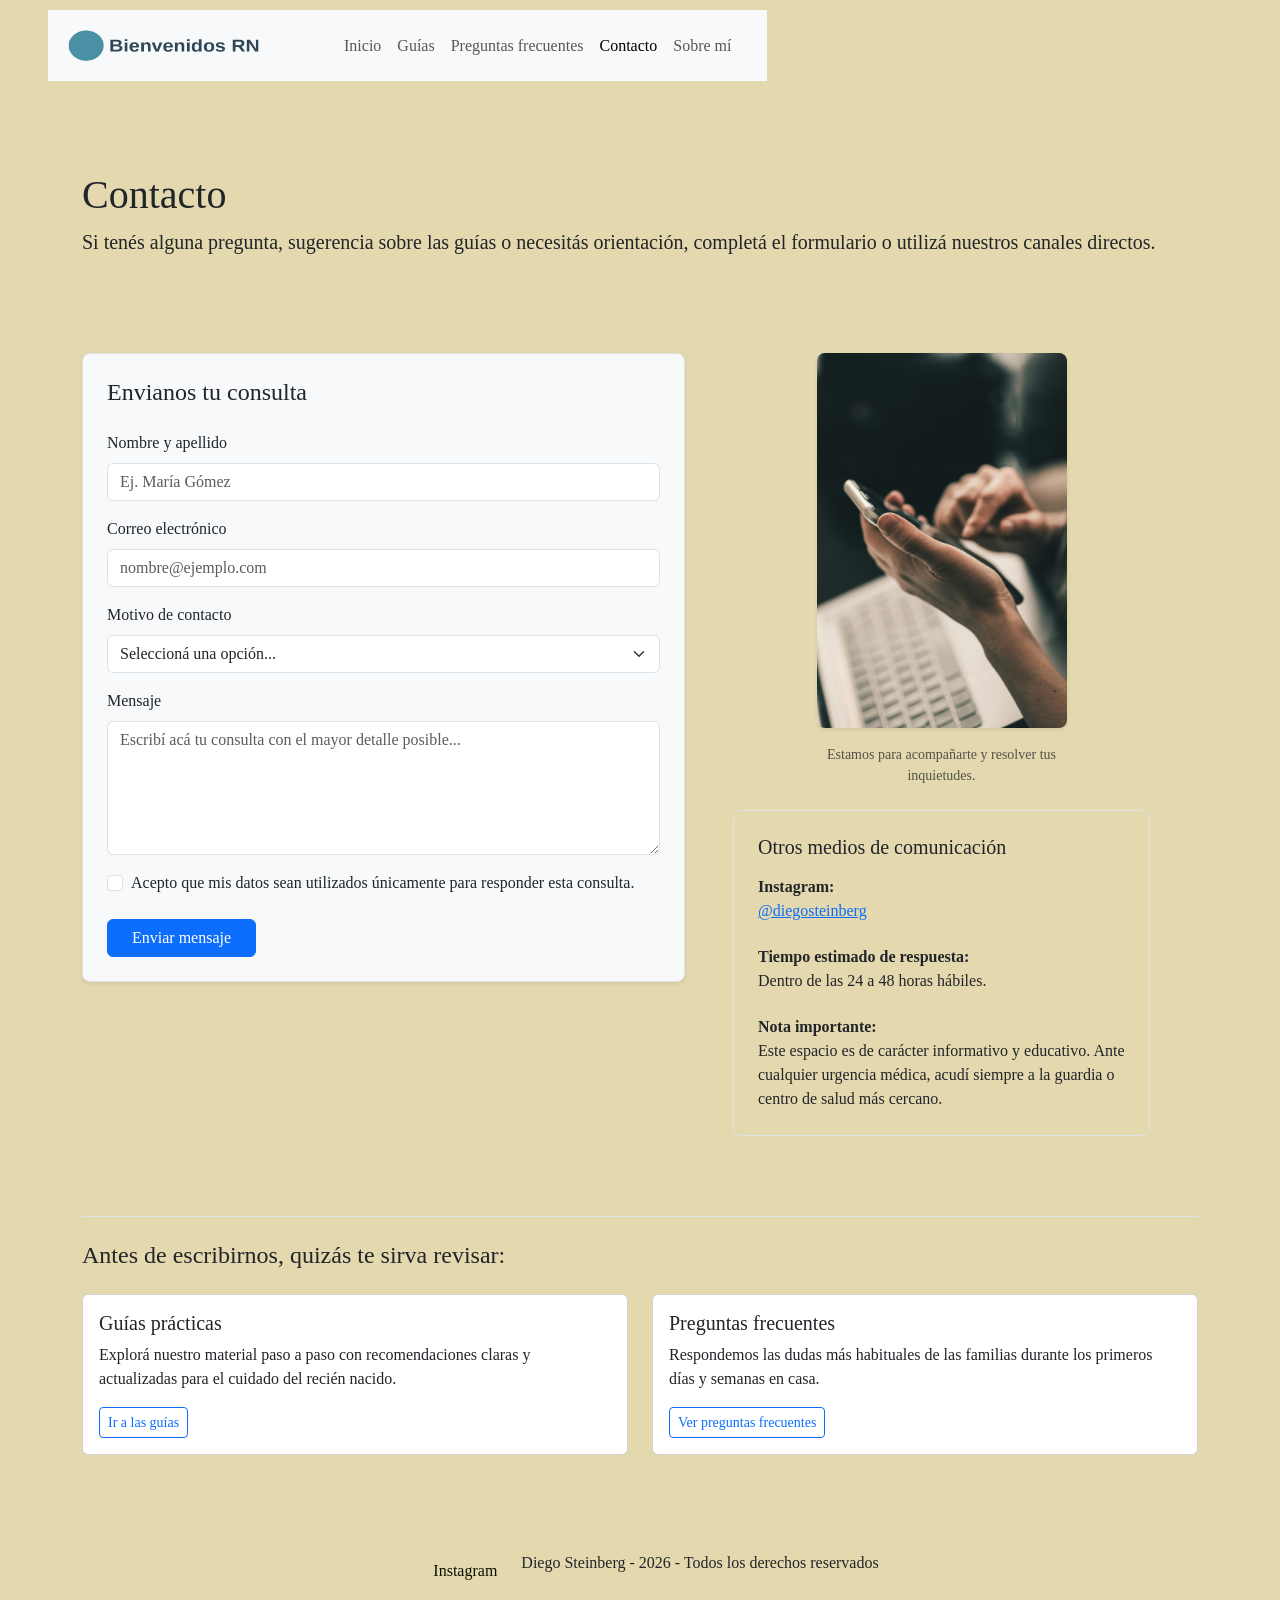
==== commit 47f0e48b: "chore: eliminar archivos css residuales y duplicados" ====
--- a/pages/contacto.html
+++ b/pages/contacto.html
@@ -4,14 +4,15 @@
 <head>
     <meta charset="UTF-8">
     <meta name="viewport" content="width=device-width, initial-scale=1.0">
-    <!-- css -->
-    <link rel="stylesheet" href="../styles/style.css">
+    
     <title>Contacto</title>
     <!-- Bootstrap CSS -->
     <link href="https://cdn.jsdelivr.net/npm/bootstrap@5.3.8/dist/css/bootstrap.min.css" rel="stylesheet"
         integrity="sha384-sRIl4kxILFvY47J16cr9ZwB07vP4J8+LH7qKQnuqkuIAvNWLzeN8tE5YBujZqJLB" crossorigin="anonymous">
         <!-- AOS -->
          <link href="https://unpkg.com/aos@2.3.1/dist/aos.css" rel="stylesheet">
+         <!-- css -->
+    <link rel="stylesheet" href="../styles/style.css">
 </head>
 
 <body>
--- a/styles/style.css
+++ b/styles/style.css
@@ -225,13 +225,37 @@
   }
 }
 
+@keyframes aparecer-suave {
+  from {
+    opacity: 0;
+    transform: translateY(12px);
+  }
+  to {
+    opacity: 1;
+    transform: translateY(0);
+  }
+}
 .guias-grid article {
-  display: flex;
-  flex-direction: column;
-  gap: 8px;
   background-color: rgba(255, 255, 255, 0.35);
   padding: 16px;
   border-radius: 12px;
+  box-shadow: 0 2px 6px rgba(0, 0, 0, 0.06);
+}
+
+.guias-grid article {
+  transition: transform 0.25s ease, box-shadow 0.25s ease;
+}
+.guias-grid article:hover {
+  transform: translateY(-5px);
+}
+.guias-grid article {
+  display: flex;
+  flex-direction: column;
+  gap: 8px;
+  animation: aparecer-suave 0.5s ease-out forwards;
+}
+.guias-grid article:hover {
+  box-shadow: 0 8px 18px rgba(0, 0, 0, 0.12);
 }
 
 @media (min-width: 1024px) {
@@ -243,6 +267,12 @@
   .figura-faq img {
     border-radius: 0.375rem;
   }
+  .figura-faq {
+    transition: transform 0.3s ease, box-shadow 0.3s ease;
+  }
+  .figura-faq:hover {
+    transform: translateY(-3px);
+  }
   .figura-faq figcaption {
     margin-top: 0.5rem;
     font-size: 0.875em;
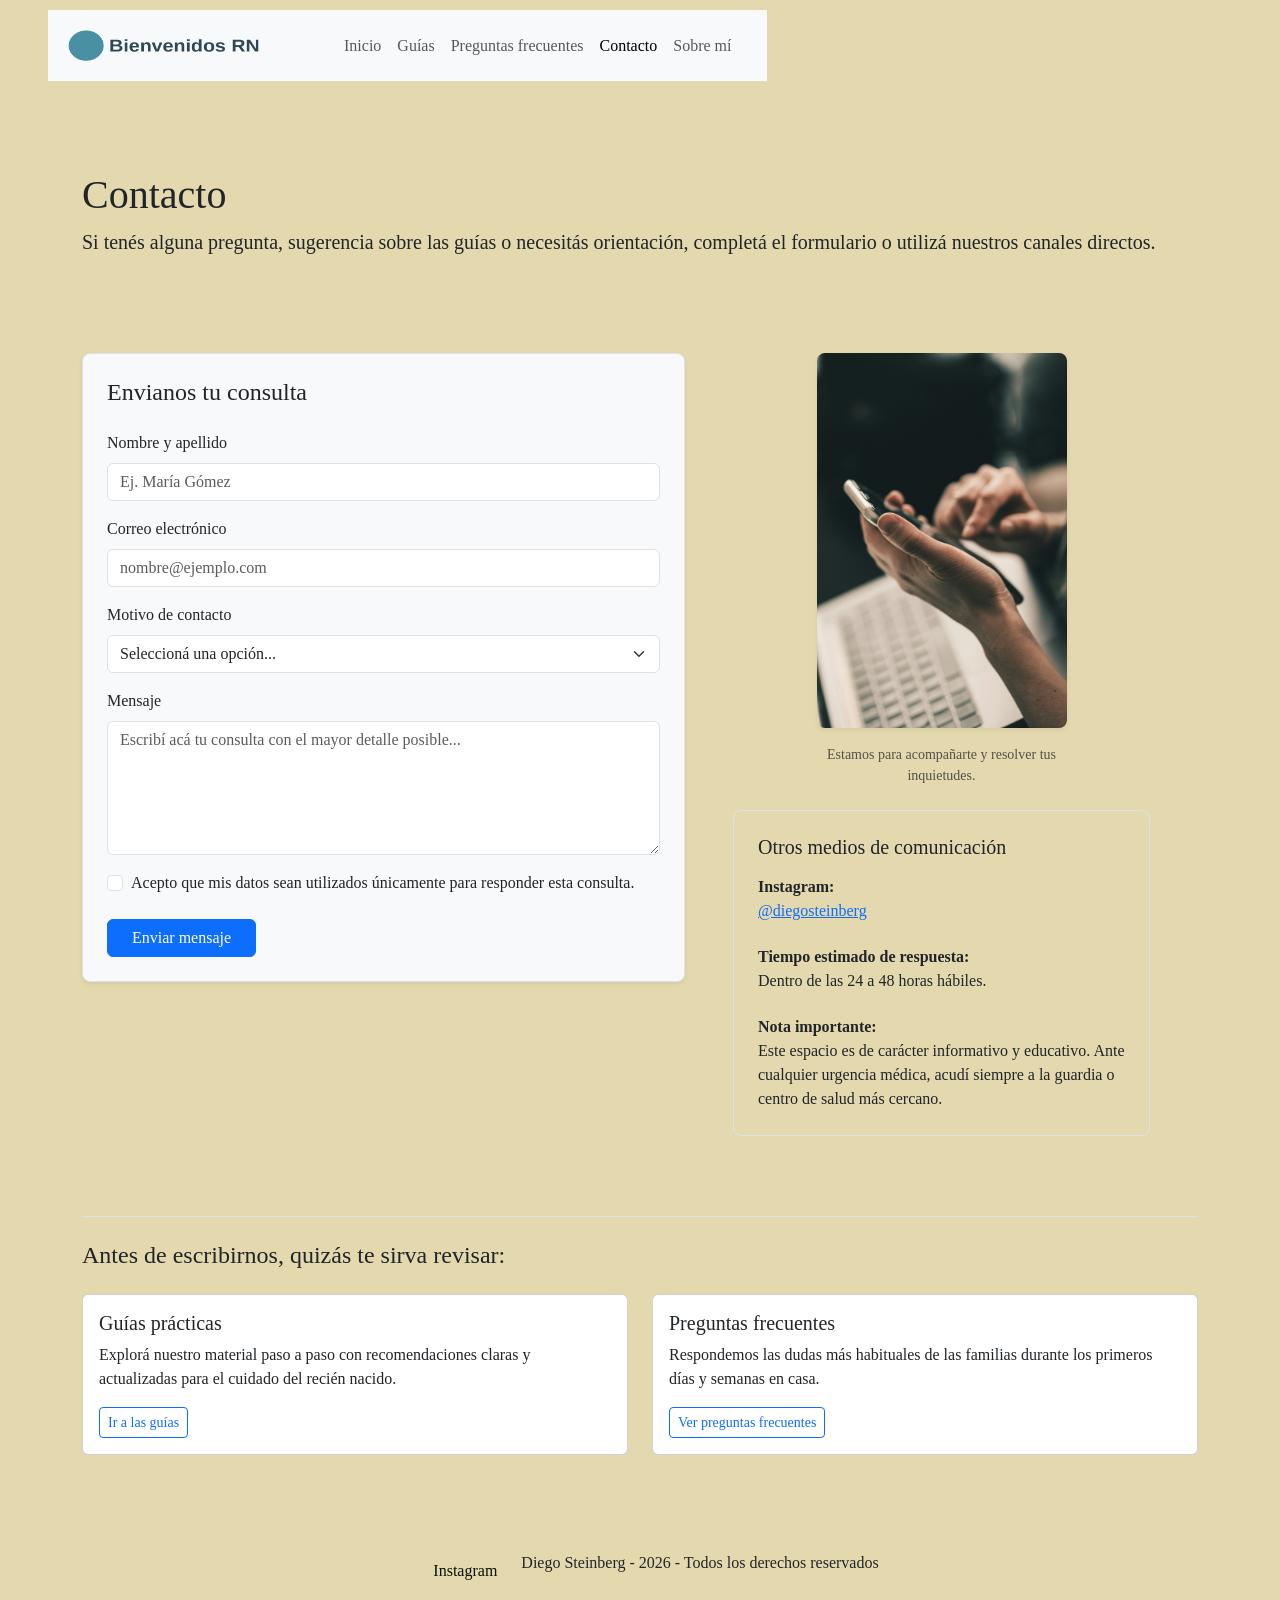
==== commit 66d5d39b: "agregar atributos aos en contacto, preguntas y sobre mi" ====
--- a/pages/contacto.html
+++ b/pages/contacto.html
@@ -65,7 +65,7 @@
 
     <main class="container my-5">
         <!-- Encabezado de sección -->
-        <section class="mb-5">
+        <section class="mb-5" data-aos="fade-up">
             <h1>Contacto</h1>
             <p class="lead">Si tenés alguna pregunta, sugerencia sobre las guías o necesitás orientación, completá el formulario o utilizá nuestros canales directos.</p>
         </section>
@@ -73,7 +73,7 @@
         <!-- Bloque principal: Formulario + Información e Imagen -->
         <section class="row g-5 align-items-start mb-5">
             <!-- Columna Formulario -->
-            <div class="col-12 col-lg-7">
+            <div class="col-12 col-lg-7" data-aos="fade-up" data-aos-delay="100">
                 <div class="p-4 border rounded-3 bg-light shadow-sm">
                     <h2 class="h4 mb-4">Envianos tu consulta</h2>
                     <form action="#" method="post">
@@ -116,7 +116,7 @@
             </div>
 
             <!-- Columna Lateral: Imagen + Datos de contacto -->
-            <div class="col-12 col-lg-5">
+            <div class="col-12 col-lg-5" data-aos="fade-up" dta-aos-delay="200">
                 <figure class="figura-faq mb-4">
                     <img src="../assets/contacto.jpg" alt="Una persona usa un teléfono inteligente para comunicarse" class="img-fluid rounded-3 shadow-sm">
                     <figcaption class="mt-2 text-muted small">Estamos para acompañarte y resolver tus inquietudes.</figcaption>
@@ -143,7 +143,7 @@
         </section>
 
         <!-- Bloque inferior para dar cierre y recorrido natural -->
-        <section class="pt-4 border-top">
+        <section class="pt-4 border-top" data-aos="fade-up">
             <h2 class="h4 mb-4">Antes de escribirnos, quizás te sirva revisar:</h2>
             <div class="row g-4">
                 <div class="col-12 col-md-6">
@@ -180,7 +180,7 @@
     <script src="https://cdn.jsdelivr.net/npm/bootstrap@5.3.8/dist/js/bootstrap.bundle.min.js"
         integrity="sha384-FKyoEForCGlyvwx9Hj09JcYn3nv7wiPVlz7YYwJrWVcXK/BmnVDxM+D2scQbITxI"
         crossorigin="anonymous"></script>
-    <!---aos->
+    <!-- AOS -->
           <script src="https://unpkg.com/aos@2.3.1/dist/aos.js"></script>
          <script>
          AOS.init({
